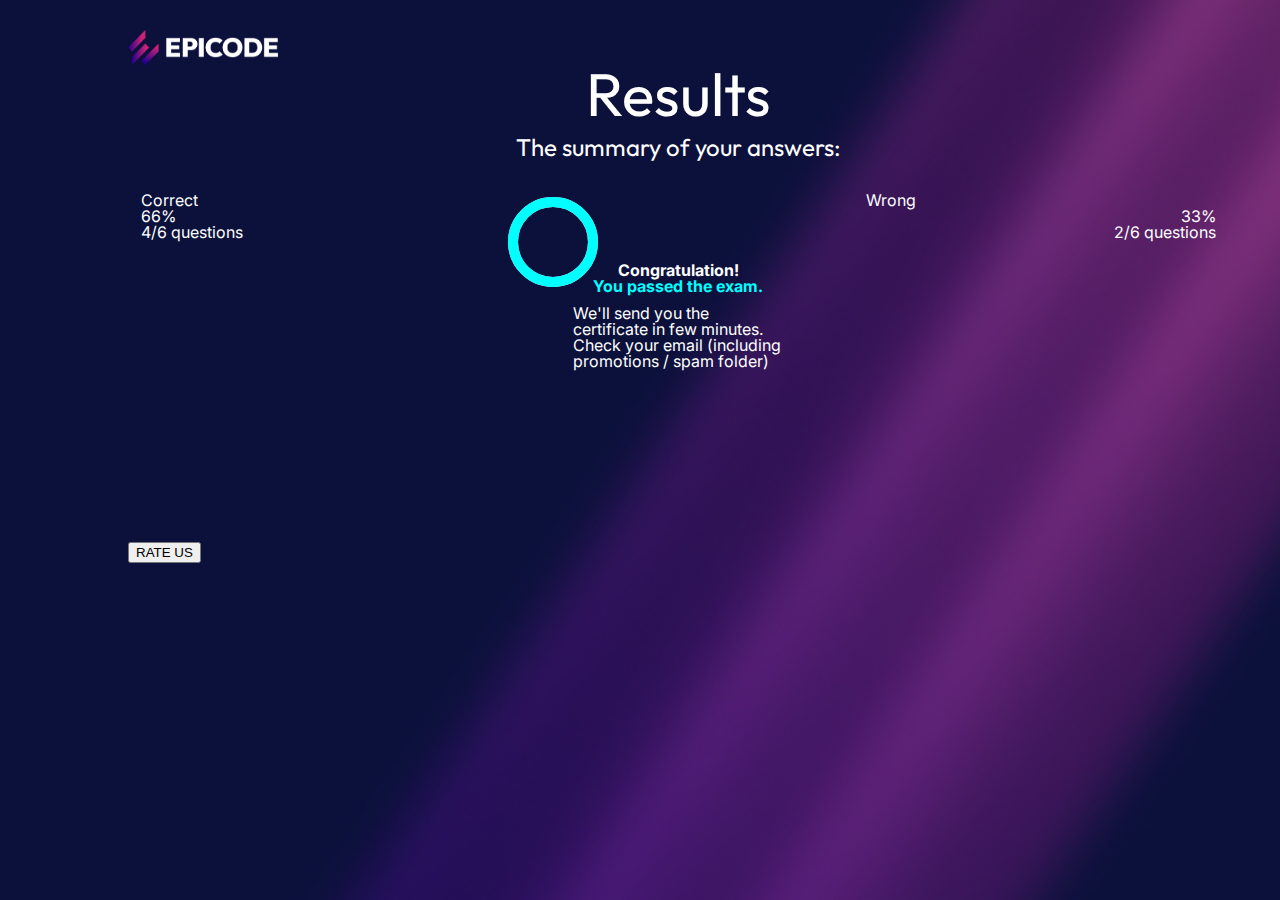
==== Stile.html @ 0898ec7c "Commit progresso 3 section results" ====
<!DOCTYPE html>
<html lang="en">
<head>
    <meta charset="UTF-8">
    <meta http-equiv="X-UA-Compatible" content="IE=edge">
    <meta name="viewport" content="width=device-width, initial-scale=1.0">
    <link rel="preconnect" href="https://fonts.googleapis.com">
    <link rel="preconnect" href="https://fonts.gstatic.com" crossorigin>
    <link href="https://fonts.googleapis.com/css2?family=Inter&family=Outfit&display=swap" rel="stylesheet">
    <!-- COLLEGARE FONTAWESOME PER IL TICK DELLA CHECKBOX-->
    <link rel="stylesheet" href="assets/css/reset.css">
    <link rel="stylesheet" href="assets/css/style.css">
    <script src="assets/js/script.js"></script>
    <title>Benchmark platform</title>
</head>
<body>
    <div class="container">
        <header>
            <img src="assets/images/epicode_logo.png" alt="">
        </header>
        <main>
            <section id="welcome">
                <h1>Welcome to <strong>your exam</strong></h1>
                <div class="welcontent">
                    <h3>Instructions</h3>
                    <p class="psec1">
                        We don't expect most engineers to know the answers to all of these
                        questions, so don't worry if you're unsure of a few of them.
                    </p>
                    <ul>
                        <li>Each question is <strong> timed</strong> and can only <strong>be answered once</strong>.</li>
                        <li>Changing browser tab or opening other windows <strong>will invalidate the question</strong>.</li>
                        <li>This exam will take approx.<strong> 0-5 minutes</strong>.</li>
                    </ul>
                </div>
                <form>
                    <input type="checkbox" id="terms">
                    <label for="terms">I promise to answer myself without help from anyone</label>
                    <button>proceed</button>
                </form>

            </section>
            
            <section id="benchmark">
                <div id="timer">
                    <svg class="svg-indicator" >
                        <circle class="svg-indicator-track" />
                        <circle class="svg-indicator-indication" />
                    </svg>
                </div>
                <form >
                      <fieldset>

                        <legend>DOMANDA</legend>
                        <!-- AGGIORNARE I DIV NEL JS / CLASSE BUGGATA  -->
                        <div class="answer">
                        <input type="radio" id="radio1" name="vehicle1" value="Bike">
                        <label for="radio1"> I have a bike</label><br>
                        </div>

                        <div class="answer">
                        <input type="radio" id="radio2" name="vehicle2" value="Car">
                        <label for="radio2"> I have a car</label><br>
                        </div>

                        <div class="answer">
                        <input type="radio" id="radio3" name="vehicle3" value="Boat">
                        <label for="radio3"> I have a boat</label><br>
                        </div>

                        <div class="answer">
                        <input type="radio" id="radio4" name="vehicle4" value="Boat">
                        <label for="radio4"> I have a boat</label><br>
                        </div>

                      </fieldset>
                </form>

                <footer>question &nbsp;<span id="current">1</span><span class="slash">/</span><span id="total" class="slash"> 10</span></footer>

            </section>

            <section id="results">
                <h2>Results</h2>
                <p class="pofh2">The summary of your answers:</p>
                <div class="percentuali">
                    <div class="sinistra">
                        <h4>Correct</h4>
                        <p>66%</p>
                        <p>4/6 questions</p>
                    </div>
                    <div class="centro">
                        <div class="testocentro">
                            <h5>Congratulation!</h5>
                            <h6>You passed the exam.</h6>
                            <p>
                                We'll send you the certificate
                                in few minutes.
                                Check your email (including
                                promotions / spam folder)
                            </p>
                        </div>
                        <svg class="svg-indicator1" class="dimension" >
                            <circle class="svg-indicator-track1" />
                            <circle class="svg-indicator-indication1" />
                        </svg>
                    </div>
                    <div class="destra">
                        <h4>Wrong</h4>
                        <p>33%</p>
                        <p>2/6 questions</p>
                    </div>
                </div>
                <button>RATE US</button>
            </section>

            <section id="feedback">
                <h2>Tell us how it's going</h2>
                <p>
                    From O to 10, how likely are you to recommend EPICODE
                    to a friend or a colleague?
                </p>
                <div>
                    <span class="star">1</span>
                    <span class="star">2</span>
                    <span class="star">3</span>
                    <span class="star">4</span>
                    <span class="star">5</span>
                    <span class="star">6</span>
                    <span class="star">7</span>
                    <span class="star">8</span>
                    <span class="star">9</span>
                    <span class="star">10</span>
                </div>
                <p>Leave us an open feedback about your experience so far</p>
                <input type="text" placeholder="Write your comment here">
                <button>MORE INFO</button>

            </section>
        </main>
    </div>
</body>
</html>
---- assets/css/style.css ----
#welcome, #benchmark, #results, #feedback  {
    display: none;
}

.container {
    background-image: url(/assets/images/bg.jpg);
    background-size: cover;
    background-repeat: no-repeat;
    height: 100vh;
    
}

header{
    width: 250px;
    height: 90px;
    margin-bottom: 45px;
    margin-left: 10%;
}

img {
    width: 60%;
    margin: 30px auto;
    
} 

section {
    box-sizing: border-box;
    position: absolute;
    top: 0;
    left: 0;
    width: 1100px;
    height: 800px;
    margin-left: 10%;
    color: white;
    font-family: 'Inter';
    margin-right: 10%;
    padding-top: 10%;
}

.welcontent{
    margin-right: auto;
    margin-bottom: 20vh;
}

h1 {
    font-family: 'Outfit';
    font-size: 60px;
    margin-bottom: 40px;
}

h1 strong {
    display: block;
    font-family: 'Outfit';
    font-size: 60px;
    font-weight: bold;
}

h3 {
    font-family: 'Outfit';
    color: #D20094;
    font-size: 2rem;
    font-weight: bold;
    margin-bottom: 15px;
}

.psec1 {
    margin-bottom: 20px;

}

ul {
    margin-left: 10px;
    margin-top: 50px;
    margin-bottom: 50px;
}

li {
    
    line-height: 1.5;
}

ul li strong {
    font-weight: bold;

}
/*
::before::marker {
    margin-right: 20px;
}
*/
form {
    width: 100%;
    margin: auto;
    font-weight: bold;
}

input[type="checkbox"]{
    cursor: pointer;
    margin: 0 auto;
    width: 20px;
    height: 20px;
    border: 2px solid white; 
}

form label {
    align-items: left;
    cursor: pointer;
    padding-left: 15px;
}

form button {
    text-transform: uppercase;
    margin-left: 22vh;
    padding: 20px 55px;
    background: transparent;
    font-size: 1rem;
    border: 1px solid rgb(0, 0, 0);
    color: rgb(0, 0, 0);
    font-weight: bold;
    font-style: bold;
    box-shadow: 0 0 5px #00FFFF, 0 0 20px #00FFFF;
}

form button:hover {
    transition: 1s;
    background: #00FFFF;
    box-shadow: 0 0 5px #00FFFF,
    0 0 25px #00FFFF, 0 0 50px #00FFFF;
}

/* CREARE BUTTON::after al click appare checkbox con tick di fontawesome*/

/* ----------------       FINE SECTION 1     ---------------------- */

#benchmark {
    display: none;
    padding-top: 3%;
}

input[type="radio"]{
    display: none;
} 

#timer {
    margin: 0 auto;
    display: fixed;
    text-align: end;
    font-size: 1rem;
}

svg {
    max-width: 100%;
    vertical-align: middle;
  }
  
  .svg-indicator {
    width: 100px;
    height: 100px;
  }
  
.svg-indicator-track, .svg-indicator-indication {
    cx: 50px;
    cy: 50px;
    r: 40px;
    fill: transparent;
    stroke-width: 10px;
  }
  
.svg-indicator-track {
    stroke: #ddd;
  }
  
.svg-indicator-indication {
    stroke: #00FFFF;
  }

fieldset {
    width: 100vh;
    height: 70vh;
    display: flex;
    flex-direction: column;
    justify-content: space-evenly;
    align-items: flex-start;
    flex-wrap: wrap;
    align-content: center;
    gap: calc(100% / 4 - 0.5rem)
}

legend {
    font-family: 'Outfit';
    font-size: 60px;
    margin: 0 auto;
    width: 100%;
    text-align: center;
    display: flex;
    align-items: center;
    justify-content: center;
    margin-bottom: 7%;
    padding-top: 5%;
    
    
}

form fieldset div {
    width: 300px;
    height: 100px;
    margin: 0 auto;
    display: flex;
    flex-direction: column;
    justify-content: space-evenly;
    align-items: flex-start;
    flex-wrap: wrap;
    align-content: center;
    background: linear-gradient(135deg, rgba(255, 255, 255, 0.1), rgba(255, 255, 255, 0));
    backdrop-filter: blur(10px);
    -webkit-backdrop-filter: blur(10px);
    border: 3px solid rgba(255, 255, 255, 0.18);
    box-shadow: 0 8px 32px 0 rgba(0, 0, 0, 0.37);
    border-radius: 50px;
    text-align: center;
    
}
form fieldset div:hover{
    background: rgb(210,0,148);
    background: linear-gradient(90deg, rgba(210,0,148,1) 35%, rgba(144,0,144,1) 100%);
    backdrop-filter: blur(10px);
    -webkit-backdrop-filter: blur(10px);
    cursor: pointer;
}

footer {
    font-family: 'Outfit';
    font-size: 1.3rem;
    display: flex;
    margin: 5% auto;
    display: flex;
    flex-direction: row;
    justify-content: center;
    text-transform: uppercase;
    letter-spacing: 4px;
}

.slash{
    color: #D20094;
}

/* ------------------FINE SEZIONE 2---------------------------------*/

#results {
    display: block;
    padding-top: 5%;
}

h2 {
    font-family: 'Outfit';
    text-align: center;
    font-size: 60px;
    margin-bottom: 1%;
}

.pofh2 {
    text-align: center;
    font-size: 1.5rem;
    font-family: 'Outfit';
    margin-bottom: 3%;
}

.percentuali{
    display: flex;
    flex-direction: row;
    justify-content: space-evenly;
    align-items: flex-start;
}

.percentuali > div{
    display: inline-block;
}

.centro{
    position: relative;
    width: 350px;
    height: 350px;
}

svg {
    max-width: 100%;
    vertical-align: middle;
}

/* DIMENSION CLASS */

.svg-indicator1 {
    width: 350px;
    height: 350px;
    position: absolute;
    top: 0;
    left: 0;
  }
  
.svg-indicator-track1, .svg-indicator-indication1 {
    cx: 50px;
    cy: 50px;
    r: 40px;
    fill: transparent;
    stroke-width: 10px;
  }
  
.svg-indicator-track1 {
    stroke: #ddd;
  }
  
.svg-indicator-indication1 {
    stroke: #00FFFF;
    width: 350px;
    height: 350px;
  }

.testocentro {
    margin-top: 20%;
    margin-left: 20%;
    margin-right: 20%;
}

h5 {
    text-align: center;
    font-weight: bold;
}

h6 {
    text-align: center;
    color: #00FFFF;
    font-weight: bold;
    padding-bottom: 5%;
}

.centro > p {
    text-align: center;
    
}

.destra  {
    width: 350px;
    height: 350px;
    text-align: right;
}

.sinistra {
    width: 350px;
    height: 350px;
    text-align: left;
}

h4 {
    display: flex;
    justify-content: flex-start;
    align-items: flex-start;
    align-content: center;
}

.sinistra > p {
    display: flex;
    justify-content: flex-start;
    align-items: flex-start;
    flex-wrap: wrap;
    align-content: center;

}
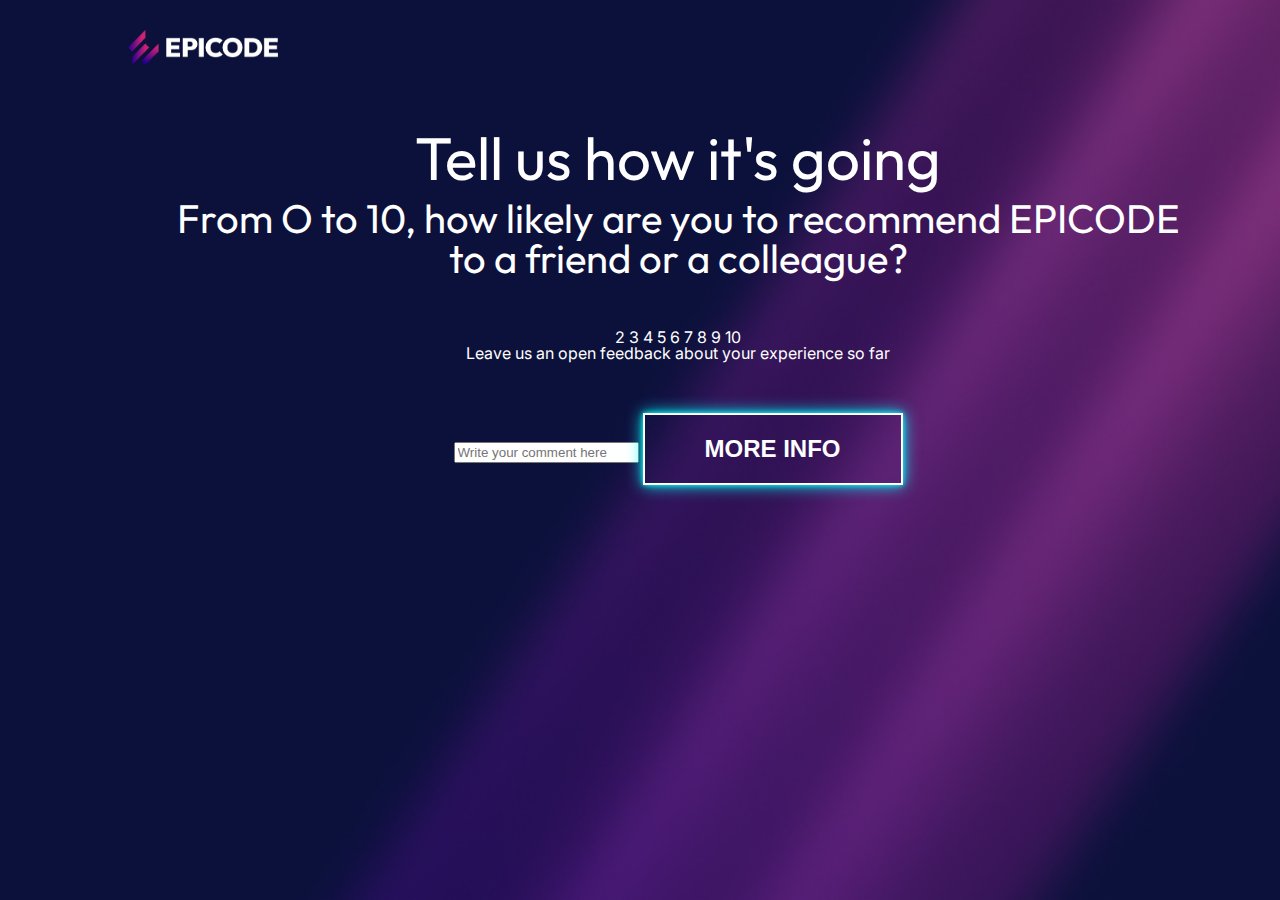
==== commit e5dbdf5c: "Commit 5 Inizio CSS section 4 Feedback" ====
--- a/Stile.html
+++ b/Stile.html
@@ -84,14 +84,14 @@
                 <h2>Results</h2>
                 <p class="pofh2">The summary of your answers:</p>
                 <div class="percentuali">
-                    <div class="sinistra">
+                    <div id="correct">
                         <h4>Correct</h4>
                         <p>66%</p>
                         <p>4/6 questions</p>
                     </div>
                     <div class="centro">
                         <div class="testocentro">
-                            <h5>Congratulation!</h5>
+                            <h5>Congratulations!</h5>
                             <h6>You passed the exam.</h6>
                             <p>
                                 We'll send you the certificate
@@ -105,7 +105,7 @@
                             <circle class="svg-indicator-indication1" />
                         </svg>
                     </div>
-                    <div class="destra">
+                    <div id="wrong">
                         <h4>Wrong</h4>
                         <p>33%</p>
                         <p>2/6 questions</p>
@@ -121,7 +121,7 @@
                     to a friend or a colleague?
                 </p>
                 <div>
-                    <span class="star">1</span>
+                    <span class="star"></span>
                     <span class="star">2</span>
                     <span class="star">3</span>
                     <span class="star">4</span>
--- a/assets/css/style.css
+++ b/assets/css/style.css
@@ -247,8 +247,9 @@
 /* ------------------FINE SEZIONE 2---------------------------------*/
 
 #results {
-    display: block;
+    display: none;
     padding-top: 5%;
+    text-align: center;
 }
 
 h2 {
@@ -298,25 +299,25 @@
   }
   
 .svg-indicator-track1, .svg-indicator-indication1 {
-    cx: 50px;
-    cy: 50px;
-    r: 40px;
+    cx: 175px;
+    cy: 175px;
+    r: 145px;
     fill: transparent;
-    stroke-width: 10px;
+    stroke-width: 30px;
   }
   
 .svg-indicator-track1 {
-    stroke: #ddd;
+    stroke: #00FFFF;
   }
   
 .svg-indicator-indication1 {
-    stroke: #00FFFF;
+    stroke: #D20094;
     width: 350px;
     height: 350px;
   }
 
 .testocentro {
-    margin-top: 20%;
+    margin-top: 30%;
     margin-left: 20%;
     margin-right: 20%;
 }
@@ -324,13 +325,14 @@
 h5 {
     text-align: center;
     font-weight: bold;
+    padding-bottom: 3%;
 }
 
 h6 {
     text-align: center;
     color: #00FFFF;
     font-weight: bold;
-    padding-bottom: 5%;
+    padding-bottom: 10%;
 }
 
 .centro > p {
@@ -338,30 +340,91 @@
     
 }
 
-.destra  {
+#wrong  {
     width: 350px;
     height: 350px;
-    text-align: right;
-}
-
-.sinistra {
+    text-align: end;
+}
+
+#correct {
     width: 350px;
     height: 350px;
-    text-align: left;
-}
-
-h4 {
-    display: flex;
-    justify-content: flex-start;
-    align-items: flex-start;
-    align-content: center;
-}
-
-.sinistra > p {
-    display: flex;
-    justify-content: flex-start;
-    align-items: flex-start;
-    flex-wrap: wrap;
-    align-content: center;
-
-}+    text-align: start;
+}
+
+
+#wrong > h4, #correct > h4{
+    font-family: 'Outfit';
+    font-size: 60px;
+    padding-bottom: 2%;
+    padding-top: 30%;
+    padding-left: 10%;
+}
+
+#wrong > h4{
+    padding-right: 10%;
+}
+
+#wrong p:nth-child(2){
+    font-family: 'Outfit';
+    font-size: 60px;
+    font-weight: bold;
+    padding-bottom: 2%;
+    padding-right: 10%;
+}
+
+#correct p:nth-child(2){
+    font-family: 'Outfit';
+    font-size: 60px;
+    font-weight: bold;
+    padding-bottom: 2%;
+    padding-left: 10%;
+}
+
+#correct p:nth-child(3){
+    padding-left: 10%;
+    font-size: 1.3rem;
+}
+
+#wrong p:nth-child(3){
+    padding-right: 10%;
+    font-size: 1.3rem;
+}
+
+button {
+
+    margin-top: 5%;
+    text-align: center;
+    text-transform: uppercase;
+    padding: 20px 60px;
+    background: transparent;
+    font-size: 1.5rem;
+    border: 2px solid rgb(255, 255, 255);
+    color: rgb(255, 255, 255);
+    font-weight: bold;
+    font-style: bold;
+    box-shadow: 0 0 5px #00FFFF, 0 0 15px #00FFFF;
+}
+
+button:hover{
+    transition: 1s;
+    background: #00FFFF;
+    box-shadow: 0 0 5px #00FFFF,
+    0 0 10px #00FFFF, 0 0 20px #00FFFF;
+}
+
+
+/* -------------------- FINE SEZIONE 3 -------------------------------- */
+
+#feedback{
+    display: block;
+    text-align: center;
+    padding-left: 3%;
+    padding-right: 3%;
+}
+
+#feedback p:nth-child(2){
+    font-family: 'Outfit';
+    font-size: 2.5rem;
+    padding-bottom: 5%;
+}
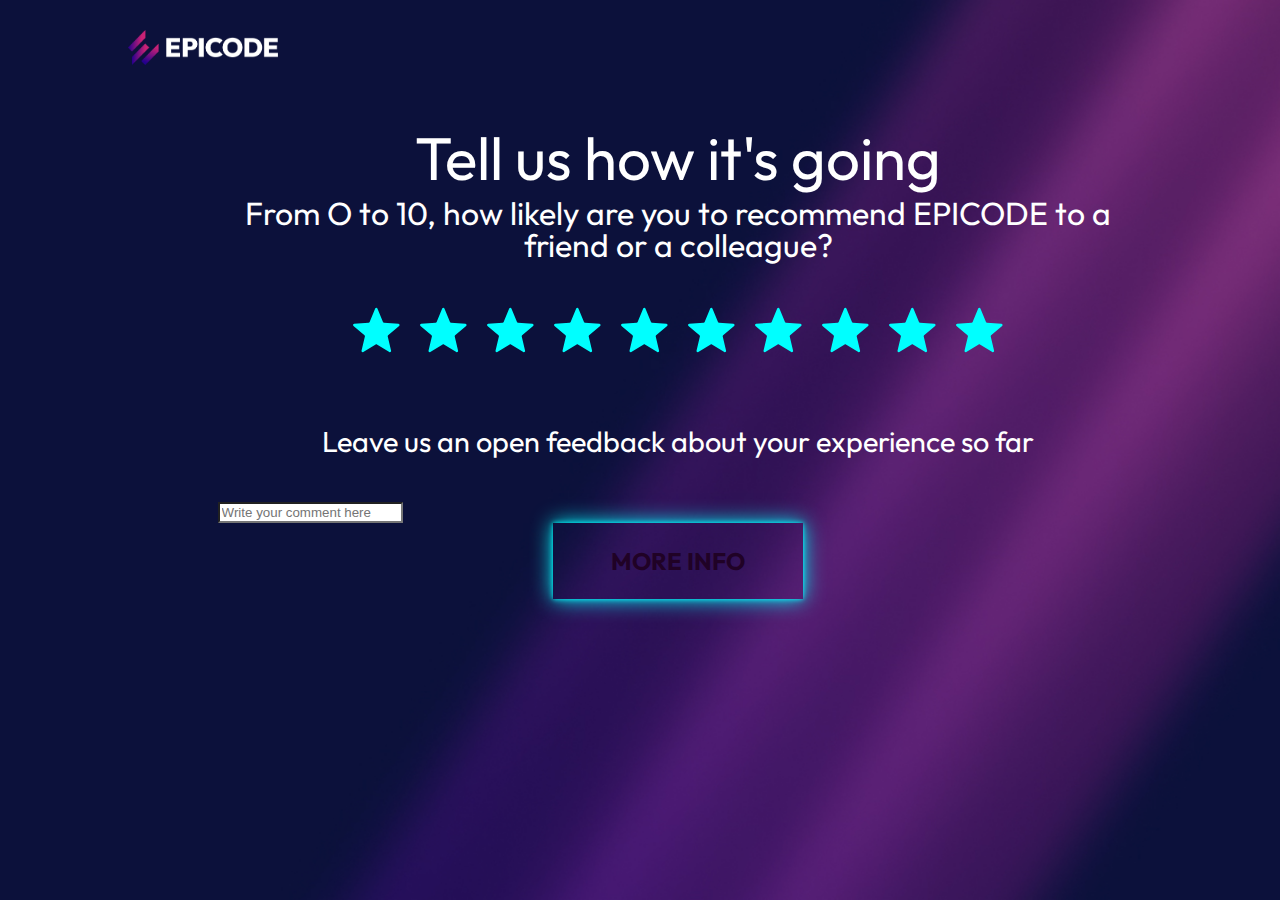
==== commit fc996a11: "Commit 6 completamento section 4 feedback" ====
--- a/Stile.html
+++ b/Stile.html
@@ -120,17 +120,57 @@
                     From O to 10, how likely are you to recommend EPICODE
                     to a friend or a colleague?
                 </p>
-                <div>
-                    <span class="star"></span>
-                    <span class="star">2</span>
-                    <span class="star">3</span>
-                    <span class="star">4</span>
-                    <span class="star">5</span>
-                    <span class="star">6</span>
-                    <span class="star">7</span>
-                    <span class="star">8</span>
-                    <span class="star">9</span>
-                    <span class="star">10</span>
+                <div class="stelle">
+                    <input type="radio" name="star" id="star1"><label for="star1">
+                       <svg width="47" height="46" viewBox="0 0 47 46" fill="none" xmlns="http://www.w3.org/2000/svg">
+                        <path d="M22.2044 1.55551C22.6143 0.569963 24.0104 0.569964 24.4203 1.55552L29.9874 14.9402C30.1602 15.3557 30.5509 15.6396 30.9994 15.6756L45.4494 16.834C46.5134 16.9193 46.9448 18.2471 46.1341 18.9415L35.1248 28.3722C34.7831 28.6649 34.6338 29.1242 34.7382 29.5619L38.1018 43.6626C38.3494 44.7009 37.2199 45.5215 36.309 44.9651L23.9379 37.4089C23.5538 37.1743 23.0709 37.1743 22.6868 37.4089L10.3157 44.9651C9.40478 45.5215 8.27528 44.7009 8.52295 43.6626L11.8865 29.5619C11.9909 29.1242 11.8416 28.6649 11.4999 28.3722L0.490575 18.9415C-0.320069 18.2471 0.111362 16.9193 1.17535 16.834L15.6253 15.6756C16.0738 15.6396 16.4645 15.3557 16.6374 14.9402L22.2044 1.55551Z" fill="#00FFFF"/>
+                        </svg>
+                    </label>
+                    <input type="radio" name="star" id="star2"><label for="star2">
+                        <svg width="47" height="46" viewBox="0 0 47 46" fill="none" xmlns="http://www.w3.org/2000/svg">
+                        <path d="M22.2044 1.55551C22.6143 0.569963 24.0104 0.569964 24.4203 1.55552L29.9874 14.9402C30.1602 15.3557 30.5509 15.6396 30.9994 15.6756L45.4494 16.834C46.5134 16.9193 46.9448 18.2471 46.1341 18.9415L35.1248 28.3722C34.7831 28.6649 34.6338 29.1242 34.7382 29.5619L38.1018 43.6626C38.3494 44.7009 37.2199 45.5215 36.309 44.9651L23.9379 37.4089C23.5538 37.1743 23.0709 37.1743 22.6868 37.4089L10.3157 44.9651C9.40478 45.5215 8.27528 44.7009 8.52295 43.6626L11.8865 29.5619C11.9909 29.1242 11.8416 28.6649 11.4999 28.3722L0.490575 18.9415C-0.320069 18.2471 0.111362 16.9193 1.17535 16.834L15.6253 15.6756C16.0738 15.6396 16.4645 15.3557 16.6374 14.9402L22.2044 1.55551Z" fill="#00FFFF"/>
+                        </svg>
+                    </label>
+                    <input type="radio" name="star" id="star3"><label for="star3">
+                        <svg width="47" height="46" viewBox="0 0 47 46" fill="none" xmlns="http://www.w3.org/2000/svg">
+                        <path d="M22.2044 1.55551C22.6143 0.569963 24.0104 0.569964 24.4203 1.55552L29.9874 14.9402C30.1602 15.3557 30.5509 15.6396 30.9994 15.6756L45.4494 16.834C46.5134 16.9193 46.9448 18.2471 46.1341 18.9415L35.1248 28.3722C34.7831 28.6649 34.6338 29.1242 34.7382 29.5619L38.1018 43.6626C38.3494 44.7009 37.2199 45.5215 36.309 44.9651L23.9379 37.4089C23.5538 37.1743 23.0709 37.1743 22.6868 37.4089L10.3157 44.9651C9.40478 45.5215 8.27528 44.7009 8.52295 43.6626L11.8865 29.5619C11.9909 29.1242 11.8416 28.6649 11.4999 28.3722L0.490575 18.9415C-0.320069 18.2471 0.111362 16.9193 1.17535 16.834L15.6253 15.6756C16.0738 15.6396 16.4645 15.3557 16.6374 14.9402L22.2044 1.55551Z" fill="#00FFFF"/>
+                        </svg>
+                    </label>
+                    <input type="radio" name="star" id="star4"><label for="star4">
+                        <svg width="47" height="46" viewBox="0 0 47 46" fill="none" xmlns="http://www.w3.org/2000/svg">
+                        <path d="M22.2044 1.55551C22.6143 0.569963 24.0104 0.569964 24.4203 1.55552L29.9874 14.9402C30.1602 15.3557 30.5509 15.6396 30.9994 15.6756L45.4494 16.834C46.5134 16.9193 46.9448 18.2471 46.1341 18.9415L35.1248 28.3722C34.7831 28.6649 34.6338 29.1242 34.7382 29.5619L38.1018 43.6626C38.3494 44.7009 37.2199 45.5215 36.309 44.9651L23.9379 37.4089C23.5538 37.1743 23.0709 37.1743 22.6868 37.4089L10.3157 44.9651C9.40478 45.5215 8.27528 44.7009 8.52295 43.6626L11.8865 29.5619C11.9909 29.1242 11.8416 28.6649 11.4999 28.3722L0.490575 18.9415C-0.320069 18.2471 0.111362 16.9193 1.17535 16.834L15.6253 15.6756C16.0738 15.6396 16.4645 15.3557 16.6374 14.9402L22.2044 1.55551Z" fill="#00FFFF"/>
+                        </svg>
+                    </label>
+                    <input type="radio" name="star" id="star5"><label for="star5">
+                        <svg width="47" height="46" viewBox="0 0 47 46" fill="none" xmlns="http://www.w3.org/2000/svg">
+                        <path d="M22.2044 1.55551C22.6143 0.569963 24.0104 0.569964 24.4203 1.55552L29.9874 14.9402C30.1602 15.3557 30.5509 15.6396 30.9994 15.6756L45.4494 16.834C46.5134 16.9193 46.9448 18.2471 46.1341 18.9415L35.1248 28.3722C34.7831 28.6649 34.6338 29.1242 34.7382 29.5619L38.1018 43.6626C38.3494 44.7009 37.2199 45.5215 36.309 44.9651L23.9379 37.4089C23.5538 37.1743 23.0709 37.1743 22.6868 37.4089L10.3157 44.9651C9.40478 45.5215 8.27528 44.7009 8.52295 43.6626L11.8865 29.5619C11.9909 29.1242 11.8416 28.6649 11.4999 28.3722L0.490575 18.9415C-0.320069 18.2471 0.111362 16.9193 1.17535 16.834L15.6253 15.6756C16.0738 15.6396 16.4645 15.3557 16.6374 14.9402L22.2044 1.55551Z" fill="#00FFFF"/>
+                        </svg>
+                    </label>
+                    <input type="radio" name="star" id="star6"><label for="star6">
+                        <svg width="47" height="46" viewBox="0 0 47 46" fill="none" xmlns="http://www.w3.org/2000/svg">
+                        <path d="M22.2044 1.55551C22.6143 0.569963 24.0104 0.569964 24.4203 1.55552L29.9874 14.9402C30.1602 15.3557 30.5509 15.6396 30.9994 15.6756L45.4494 16.834C46.5134 16.9193 46.9448 18.2471 46.1341 18.9415L35.1248 28.3722C34.7831 28.6649 34.6338 29.1242 34.7382 29.5619L38.1018 43.6626C38.3494 44.7009 37.2199 45.5215 36.309 44.9651L23.9379 37.4089C23.5538 37.1743 23.0709 37.1743 22.6868 37.4089L10.3157 44.9651C9.40478 45.5215 8.27528 44.7009 8.52295 43.6626L11.8865 29.5619C11.9909 29.1242 11.8416 28.6649 11.4999 28.3722L0.490575 18.9415C-0.320069 18.2471 0.111362 16.9193 1.17535 16.834L15.6253 15.6756C16.0738 15.6396 16.4645 15.3557 16.6374 14.9402L22.2044 1.55551Z" fill="#00FFFF"/>
+                        </svg>
+                    </label>
+                    <input type="radio" name="star" id="star7"><label for="star7">
+                        <svg width="47" height="46" viewBox="0 0 47 46" fill="none" xmlns="http://www.w3.org/2000/svg">
+                        <path d="M22.2044 1.55551C22.6143 0.569963 24.0104 0.569964 24.4203 1.55552L29.9874 14.9402C30.1602 15.3557 30.5509 15.6396 30.9994 15.6756L45.4494 16.834C46.5134 16.9193 46.9448 18.2471 46.1341 18.9415L35.1248 28.3722C34.7831 28.6649 34.6338 29.1242 34.7382 29.5619L38.1018 43.6626C38.3494 44.7009 37.2199 45.5215 36.309 44.9651L23.9379 37.4089C23.5538 37.1743 23.0709 37.1743 22.6868 37.4089L10.3157 44.9651C9.40478 45.5215 8.27528 44.7009 8.52295 43.6626L11.8865 29.5619C11.9909 29.1242 11.8416 28.6649 11.4999 28.3722L0.490575 18.9415C-0.320069 18.2471 0.111362 16.9193 1.17535 16.834L15.6253 15.6756C16.0738 15.6396 16.4645 15.3557 16.6374 14.9402L22.2044 1.55551Z" fill="#00FFFF"/>
+                        </svg>
+                    </label>
+                    <input type="radio" name="star" id="star8"><label for="star8">
+                        <svg width="47" height="46" viewBox="0 0 47 46" fill="none" xmlns="http://www.w3.org/2000/svg">
+                        <path d="M22.2044 1.55551C22.6143 0.569963 24.0104 0.569964 24.4203 1.55552L29.9874 14.9402C30.1602 15.3557 30.5509 15.6396 30.9994 15.6756L45.4494 16.834C46.5134 16.9193 46.9448 18.2471 46.1341 18.9415L35.1248 28.3722C34.7831 28.6649 34.6338 29.1242 34.7382 29.5619L38.1018 43.6626C38.3494 44.7009 37.2199 45.5215 36.309 44.9651L23.9379 37.4089C23.5538 37.1743 23.0709 37.1743 22.6868 37.4089L10.3157 44.9651C9.40478 45.5215 8.27528 44.7009 8.52295 43.6626L11.8865 29.5619C11.9909 29.1242 11.8416 28.6649 11.4999 28.3722L0.490575 18.9415C-0.320069 18.2471 0.111362 16.9193 1.17535 16.834L15.6253 15.6756C16.0738 15.6396 16.4645 15.3557 16.6374 14.9402L22.2044 1.55551Z" fill="#00FFFF"/>
+                        </svg>
+                    </label>
+                    <input type="radio" name="star" id="star9"><label for="star9">
+                        <svg width="47" height="46" viewBox="0 0 47 46" fill="none" xmlns="http://www.w3.org/2000/svg">
+                        <path d="M22.2044 1.55551C22.6143 0.569963 24.0104 0.569964 24.4203 1.55552L29.9874 14.9402C30.1602 15.3557 30.5509 15.6396 30.9994 15.6756L45.4494 16.834C46.5134 16.9193 46.9448 18.2471 46.1341 18.9415L35.1248 28.3722C34.7831 28.6649 34.6338 29.1242 34.7382 29.5619L38.1018 43.6626C38.3494 44.7009 37.2199 45.5215 36.309 44.9651L23.9379 37.4089C23.5538 37.1743 23.0709 37.1743 22.6868 37.4089L10.3157 44.9651C9.40478 45.5215 8.27528 44.7009 8.52295 43.6626L11.8865 29.5619C11.9909 29.1242 11.8416 28.6649 11.4999 28.3722L0.490575 18.9415C-0.320069 18.2471 0.111362 16.9193 1.17535 16.834L15.6253 15.6756C16.0738 15.6396 16.4645 15.3557 16.6374 14.9402L22.2044 1.55551Z" fill="#00FFFF"/>
+                        </svg>
+                    </label>
+                    <input type="radio" name="star" id="star10"><label for="star10">
+                        <svg width="47" height="46" viewBox="0 0 47 46" fill="none" xmlns="http://www.w3.org/2000/svg">
+                        <path d="M22.2044 1.55551C22.6143 0.569963 24.0104 0.569964 24.4203 1.55552L29.9874 14.9402C30.1602 15.3557 30.5509 15.6396 30.9994 15.6756L45.4494 16.834C46.5134 16.9193 46.9448 18.2471 46.1341 18.9415L35.1248 28.3722C34.7831 28.6649 34.6338 29.1242 34.7382 29.5619L38.1018 43.6626C38.3494 44.7009 37.2199 45.5215 36.309 44.9651L23.9379 37.4089C23.5538 37.1743 23.0709 37.1743 22.6868 37.4089L10.3157 44.9651C9.40478 45.5215 8.27528 44.7009 8.52295 43.6626L11.8865 29.5619C11.9909 29.1242 11.8416 28.6649 11.4999 28.3722L0.490575 18.9415C-0.320069 18.2471 0.111362 16.9193 1.17535 16.834L15.6253 15.6756C16.0738 15.6396 16.4645 15.3557 16.6374 14.9402L22.2044 1.55551Z" fill="#00FFFF"/>
+                        </svg>
+                    </label>
                 </div>
                 <p>Leave us an open feedback about your experience so far</p>
                 <input type="text" placeholder="Write your comment here">
--- a/assets/css/style.css
+++ b/assets/css/style.css
@@ -115,7 +115,7 @@
     background: transparent;
     font-size: 1rem;
     border: 1px solid rgb(0, 0, 0);
-    color: rgb(0, 0, 0);
+    color: rgb(32, 2, 38);
     font-weight: bold;
     font-style: bold;
     box-shadow: 0 0 5px #00FFFF, 0 0 20px #00FFFF;
@@ -288,15 +288,13 @@
     vertical-align: middle;
 }
 
-/* DIMENSION CLASS */
-
 .svg-indicator1 {
     width: 350px;
     height: 350px;
     position: absolute;
     top: 0;
     left: 0;
-  }
+}
   
 .svg-indicator-track1, .svg-indicator-indication1 {
     cx: 175px;
@@ -304,17 +302,17 @@
     r: 145px;
     fill: transparent;
     stroke-width: 30px;
-  }
+}
   
 .svg-indicator-track1 {
     stroke: #00FFFF;
-  }
+}
   
 .svg-indicator-indication1 {
     stroke: #D20094;
     width: 350px;
     height: 350px;
-  }
+}
 
 .testocentro {
     margin-top: 30%;
@@ -391,7 +389,7 @@
     font-size: 1.3rem;
 }
 
-button {
+#results button {
 
     margin-top: 5%;
     text-align: center;
@@ -406,7 +404,7 @@
     box-shadow: 0 0 5px #00FFFF, 0 0 15px #00FFFF;
 }
 
-button:hover{
+#results button:hover{
     transition: 1s;
     background: #00FFFF;
     box-shadow: 0 0 5px #00FFFF,
@@ -419,12 +417,74 @@
 #feedback{
     display: block;
     text-align: center;
-    padding-left: 3%;
-    padding-right: 3%;
+    padding-left: 7%;
+    padding-right: 7%;
 }
 
 #feedback p:nth-child(2){
     font-family: 'Outfit';
-    font-size: 2.5rem;
+    font-size: 2rem;
     padding-bottom: 5%;
 }
+
+.stelle{
+    margin-bottom: 8%;
+    letter-spacing: 1rem;
+}
+
+/*
+.stelle > label{
+    cursor: pointer;
+    
+    
+}
+
+.stelle > label:hover svg{
+    fill: #D20094;
+}
+
+.stelle input[type="radio"]{
+    display: none;
+    width: 30px;
+    height: 30px;
+    cursor: pointer;
+    appearance: none;
+    
+}
+
+*/
+
+
+/*----------------------------*/
+#feedback p:nth-child(4){
+    font-family: 'Outfit';
+    font-size: 1.8rem;
+    padding-bottom: 5%;
+}
+
+input[type="text"]{
+    
+    display: block;
+    appearance: none;
+}
+
+#feedback button {
+    font-family: 'Outfit';
+    font-size: 1.5rem;
+    text-transform: uppercase;
+    padding: 20px 55px;
+    background: transparent;
+    
+    border: 3px solid transparent;
+    color: rgb(32, 2, 38);
+    font-weight: bold;
+    font-style: bold;
+    box-shadow: 0 0 5px #00FFFF, 0 0 20px #00FFFF;
+}
+
+#feedback button:hover {
+    transition: 1s;
+    background: #00FFFF;
+    box-shadow: 0 0 5px #00FFFF,
+    0 0 25px #00FFFF, 0 0 50px #00FFFF;
+}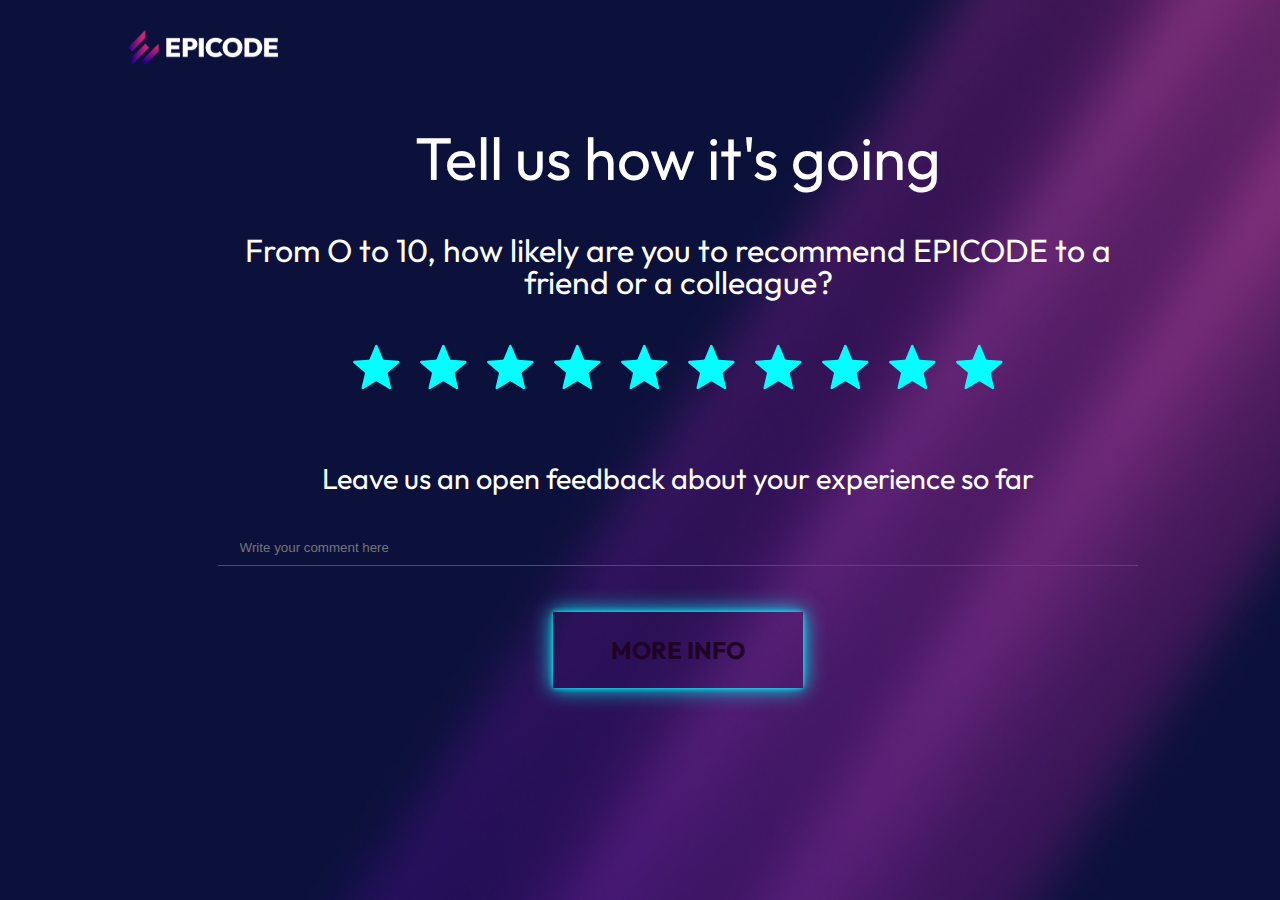
==== commit f5f9aa46: "Commit 7 Sistemazione section feedback" ====
--- a/Stile.html
+++ b/Stile.html
@@ -173,7 +173,9 @@
                     </label>
                 </div>
                 <p>Leave us an open feedback about your experience so far</p>
+                <div class="commento"> <!--fare il bordo sul div-->
                 <input type="text" placeholder="Write your comment here">
+                </div>
                 <button>MORE INFO</button>
 
             </section>
--- a/assets/css/style.css
+++ b/assets/css/style.css
@@ -462,10 +462,28 @@
     padding-bottom: 5%;
 }
 
+#feedback > h2{
+    margin-bottom: 5%;
+}
+
 input[type="text"]{
-    
     display: block;
     appearance: none;
+    background-color: transparent;
+    border: none;
+    padding-bottom: 10px;
+    color: #ddd;
+    width: 100%;
+}
+
+.commento{
+    border-bottom: 1px solid #D20094;
+    margin-bottom: 5%;
+    padding: 0 20px;
+}
+
+input:focus-visible{
+    outline: none;
 }
 
 #feedback button {
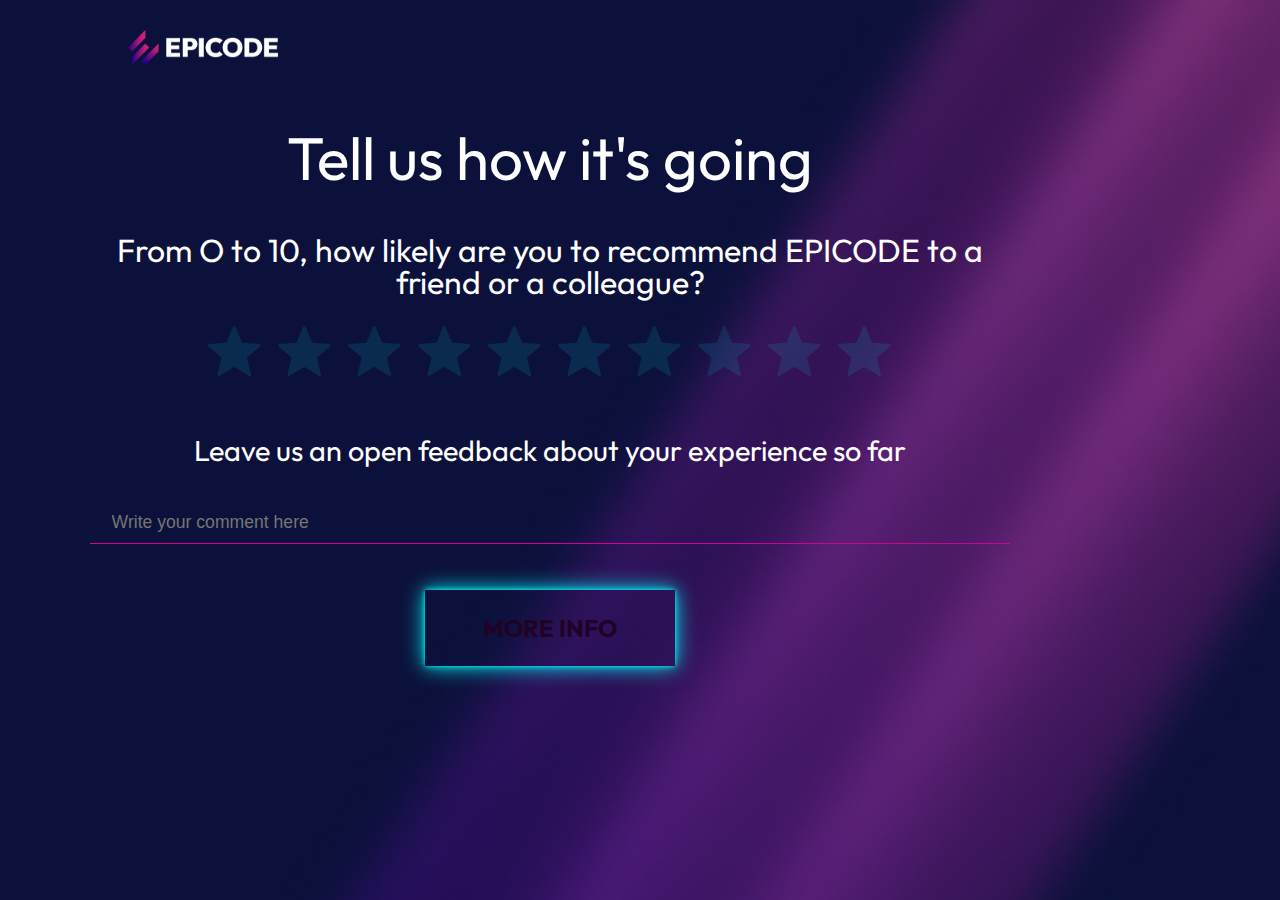
==== commit 2e9ed2c7: "animazioni + rating" ====
--- a/Stile.html
+++ b/Stile.html
@@ -47,6 +47,11 @@
                         <circle class="svg-indicator-track" />
                         <circle class="svg-indicator-indication" />
                     </svg>
+                    <div>
+                        seconds
+                        <p id="countdown"></p>
+                        remaining
+                    </div>
                 </div>
                 <form >
                       <fieldset>
@@ -87,7 +92,7 @@
                     <div id="correct">
                         <h4>Correct</h4>
                         <p>66%</p>
-                        <p>4/6 questions</p>
+                        <p><span>2</span>/<span>6</span>  questions</p>
                     </div>
                     <div class="centro">
                         <div class="testocentro">
@@ -108,7 +113,7 @@
                     <div id="wrong">
                         <h4>Wrong</h4>
                         <p>33%</p>
-                        <p>2/6 questions</p>
+                        <p><span>2</span>/<span>6</span>  questions</p>
                     </div>
                 </div>
                 <button>RATE US</button>
@@ -120,57 +125,27 @@
                     From O to 10, how likely are you to recommend EPICODE
                     to a friend or a colleague?
                 </p>
-                <div class="stelle">
-                    <input type="radio" name="star" id="star1"><label for="star1">
-                       <svg width="47" height="46" viewBox="0 0 47 46" fill="none" xmlns="http://www.w3.org/2000/svg">
-                        <path d="M22.2044 1.55551C22.6143 0.569963 24.0104 0.569964 24.4203 1.55552L29.9874 14.9402C30.1602 15.3557 30.5509 15.6396 30.9994 15.6756L45.4494 16.834C46.5134 16.9193 46.9448 18.2471 46.1341 18.9415L35.1248 28.3722C34.7831 28.6649 34.6338 29.1242 34.7382 29.5619L38.1018 43.6626C38.3494 44.7009 37.2199 45.5215 36.309 44.9651L23.9379 37.4089C23.5538 37.1743 23.0709 37.1743 22.6868 37.4089L10.3157 44.9651C9.40478 45.5215 8.27528 44.7009 8.52295 43.6626L11.8865 29.5619C11.9909 29.1242 11.8416 28.6649 11.4999 28.3722L0.490575 18.9415C-0.320069 18.2471 0.111362 16.9193 1.17535 16.834L15.6253 15.6756C16.0738 15.6396 16.4645 15.3557 16.6374 14.9402L22.2044 1.55551Z" fill="#00FFFF"/>
-                        </svg>
-                    </label>
-                    <input type="radio" name="star" id="star2"><label for="star2">
-                        <svg width="47" height="46" viewBox="0 0 47 46" fill="none" xmlns="http://www.w3.org/2000/svg">
-                        <path d="M22.2044 1.55551C22.6143 0.569963 24.0104 0.569964 24.4203 1.55552L29.9874 14.9402C30.1602 15.3557 30.5509 15.6396 30.9994 15.6756L45.4494 16.834C46.5134 16.9193 46.9448 18.2471 46.1341 18.9415L35.1248 28.3722C34.7831 28.6649 34.6338 29.1242 34.7382 29.5619L38.1018 43.6626C38.3494 44.7009 37.2199 45.5215 36.309 44.9651L23.9379 37.4089C23.5538 37.1743 23.0709 37.1743 22.6868 37.4089L10.3157 44.9651C9.40478 45.5215 8.27528 44.7009 8.52295 43.6626L11.8865 29.5619C11.9909 29.1242 11.8416 28.6649 11.4999 28.3722L0.490575 18.9415C-0.320069 18.2471 0.111362 16.9193 1.17535 16.834L15.6253 15.6756C16.0738 15.6396 16.4645 15.3557 16.6374 14.9402L22.2044 1.55551Z" fill="#00FFFF"/>
-                        </svg>
-                    </label>
-                    <input type="radio" name="star" id="star3"><label for="star3">
-                        <svg width="47" height="46" viewBox="0 0 47 46" fill="none" xmlns="http://www.w3.org/2000/svg">
-                        <path d="M22.2044 1.55551C22.6143 0.569963 24.0104 0.569964 24.4203 1.55552L29.9874 14.9402C30.1602 15.3557 30.5509 15.6396 30.9994 15.6756L45.4494 16.834C46.5134 16.9193 46.9448 18.2471 46.1341 18.9415L35.1248 28.3722C34.7831 28.6649 34.6338 29.1242 34.7382 29.5619L38.1018 43.6626C38.3494 44.7009 37.2199 45.5215 36.309 44.9651L23.9379 37.4089C23.5538 37.1743 23.0709 37.1743 22.6868 37.4089L10.3157 44.9651C9.40478 45.5215 8.27528 44.7009 8.52295 43.6626L11.8865 29.5619C11.9909 29.1242 11.8416 28.6649 11.4999 28.3722L0.490575 18.9415C-0.320069 18.2471 0.111362 16.9193 1.17535 16.834L15.6253 15.6756C16.0738 15.6396 16.4645 15.3557 16.6374 14.9402L22.2044 1.55551Z" fill="#00FFFF"/>
-                        </svg>
-                    </label>
-                    <input type="radio" name="star" id="star4"><label for="star4">
-                        <svg width="47" height="46" viewBox="0 0 47 46" fill="none" xmlns="http://www.w3.org/2000/svg">
-                        <path d="M22.2044 1.55551C22.6143 0.569963 24.0104 0.569964 24.4203 1.55552L29.9874 14.9402C30.1602 15.3557 30.5509 15.6396 30.9994 15.6756L45.4494 16.834C46.5134 16.9193 46.9448 18.2471 46.1341 18.9415L35.1248 28.3722C34.7831 28.6649 34.6338 29.1242 34.7382 29.5619L38.1018 43.6626C38.3494 44.7009 37.2199 45.5215 36.309 44.9651L23.9379 37.4089C23.5538 37.1743 23.0709 37.1743 22.6868 37.4089L10.3157 44.9651C9.40478 45.5215 8.27528 44.7009 8.52295 43.6626L11.8865 29.5619C11.9909 29.1242 11.8416 28.6649 11.4999 28.3722L0.490575 18.9415C-0.320069 18.2471 0.111362 16.9193 1.17535 16.834L15.6253 15.6756C16.0738 15.6396 16.4645 15.3557 16.6374 14.9402L22.2044 1.55551Z" fill="#00FFFF"/>
-                        </svg>
-                    </label>
-                    <input type="radio" name="star" id="star5"><label for="star5">
-                        <svg width="47" height="46" viewBox="0 0 47 46" fill="none" xmlns="http://www.w3.org/2000/svg">
-                        <path d="M22.2044 1.55551C22.6143 0.569963 24.0104 0.569964 24.4203 1.55552L29.9874 14.9402C30.1602 15.3557 30.5509 15.6396 30.9994 15.6756L45.4494 16.834C46.5134 16.9193 46.9448 18.2471 46.1341 18.9415L35.1248 28.3722C34.7831 28.6649 34.6338 29.1242 34.7382 29.5619L38.1018 43.6626C38.3494 44.7009 37.2199 45.5215 36.309 44.9651L23.9379 37.4089C23.5538 37.1743 23.0709 37.1743 22.6868 37.4089L10.3157 44.9651C9.40478 45.5215 8.27528 44.7009 8.52295 43.6626L11.8865 29.5619C11.9909 29.1242 11.8416 28.6649 11.4999 28.3722L0.490575 18.9415C-0.320069 18.2471 0.111362 16.9193 1.17535 16.834L15.6253 15.6756C16.0738 15.6396 16.4645 15.3557 16.6374 14.9402L22.2044 1.55551Z" fill="#00FFFF"/>
-                        </svg>
-                    </label>
-                    <input type="radio" name="star" id="star6"><label for="star6">
-                        <svg width="47" height="46" viewBox="0 0 47 46" fill="none" xmlns="http://www.w3.org/2000/svg">
-                        <path d="M22.2044 1.55551C22.6143 0.569963 24.0104 0.569964 24.4203 1.55552L29.9874 14.9402C30.1602 15.3557 30.5509 15.6396 30.9994 15.6756L45.4494 16.834C46.5134 16.9193 46.9448 18.2471 46.1341 18.9415L35.1248 28.3722C34.7831 28.6649 34.6338 29.1242 34.7382 29.5619L38.1018 43.6626C38.3494 44.7009 37.2199 45.5215 36.309 44.9651L23.9379 37.4089C23.5538 37.1743 23.0709 37.1743 22.6868 37.4089L10.3157 44.9651C9.40478 45.5215 8.27528 44.7009 8.52295 43.6626L11.8865 29.5619C11.9909 29.1242 11.8416 28.6649 11.4999 28.3722L0.490575 18.9415C-0.320069 18.2471 0.111362 16.9193 1.17535 16.834L15.6253 15.6756C16.0738 15.6396 16.4645 15.3557 16.6374 14.9402L22.2044 1.55551Z" fill="#00FFFF"/>
-                        </svg>
-                    </label>
-                    <input type="radio" name="star" id="star7"><label for="star7">
-                        <svg width="47" height="46" viewBox="0 0 47 46" fill="none" xmlns="http://www.w3.org/2000/svg">
-                        <path d="M22.2044 1.55551C22.6143 0.569963 24.0104 0.569964 24.4203 1.55552L29.9874 14.9402C30.1602 15.3557 30.5509 15.6396 30.9994 15.6756L45.4494 16.834C46.5134 16.9193 46.9448 18.2471 46.1341 18.9415L35.1248 28.3722C34.7831 28.6649 34.6338 29.1242 34.7382 29.5619L38.1018 43.6626C38.3494 44.7009 37.2199 45.5215 36.309 44.9651L23.9379 37.4089C23.5538 37.1743 23.0709 37.1743 22.6868 37.4089L10.3157 44.9651C9.40478 45.5215 8.27528 44.7009 8.52295 43.6626L11.8865 29.5619C11.9909 29.1242 11.8416 28.6649 11.4999 28.3722L0.490575 18.9415C-0.320069 18.2471 0.111362 16.9193 1.17535 16.834L15.6253 15.6756C16.0738 15.6396 16.4645 15.3557 16.6374 14.9402L22.2044 1.55551Z" fill="#00FFFF"/>
-                        </svg>
-                    </label>
-                    <input type="radio" name="star" id="star8"><label for="star8">
-                        <svg width="47" height="46" viewBox="0 0 47 46" fill="none" xmlns="http://www.w3.org/2000/svg">
-                        <path d="M22.2044 1.55551C22.6143 0.569963 24.0104 0.569964 24.4203 1.55552L29.9874 14.9402C30.1602 15.3557 30.5509 15.6396 30.9994 15.6756L45.4494 16.834C46.5134 16.9193 46.9448 18.2471 46.1341 18.9415L35.1248 28.3722C34.7831 28.6649 34.6338 29.1242 34.7382 29.5619L38.1018 43.6626C38.3494 44.7009 37.2199 45.5215 36.309 44.9651L23.9379 37.4089C23.5538 37.1743 23.0709 37.1743 22.6868 37.4089L10.3157 44.9651C9.40478 45.5215 8.27528 44.7009 8.52295 43.6626L11.8865 29.5619C11.9909 29.1242 11.8416 28.6649 11.4999 28.3722L0.490575 18.9415C-0.320069 18.2471 0.111362 16.9193 1.17535 16.834L15.6253 15.6756C16.0738 15.6396 16.4645 15.3557 16.6374 14.9402L22.2044 1.55551Z" fill="#00FFFF"/>
-                        </svg>
-                    </label>
-                    <input type="radio" name="star" id="star9"><label for="star9">
-                        <svg width="47" height="46" viewBox="0 0 47 46" fill="none" xmlns="http://www.w3.org/2000/svg">
-                        <path d="M22.2044 1.55551C22.6143 0.569963 24.0104 0.569964 24.4203 1.55552L29.9874 14.9402C30.1602 15.3557 30.5509 15.6396 30.9994 15.6756L45.4494 16.834C46.5134 16.9193 46.9448 18.2471 46.1341 18.9415L35.1248 28.3722C34.7831 28.6649 34.6338 29.1242 34.7382 29.5619L38.1018 43.6626C38.3494 44.7009 37.2199 45.5215 36.309 44.9651L23.9379 37.4089C23.5538 37.1743 23.0709 37.1743 22.6868 37.4089L10.3157 44.9651C9.40478 45.5215 8.27528 44.7009 8.52295 43.6626L11.8865 29.5619C11.9909 29.1242 11.8416 28.6649 11.4999 28.3722L0.490575 18.9415C-0.320069 18.2471 0.111362 16.9193 1.17535 16.834L15.6253 15.6756C16.0738 15.6396 16.4645 15.3557 16.6374 14.9402L22.2044 1.55551Z" fill="#00FFFF"/>
-                        </svg>
-                    </label>
-                    <input type="radio" name="star" id="star10"><label for="star10">
-                        <svg width="47" height="46" viewBox="0 0 47 46" fill="none" xmlns="http://www.w3.org/2000/svg">
-                        <path d="M22.2044 1.55551C22.6143 0.569963 24.0104 0.569964 24.4203 1.55552L29.9874 14.9402C30.1602 15.3557 30.5509 15.6396 30.9994 15.6756L45.4494 16.834C46.5134 16.9193 46.9448 18.2471 46.1341 18.9415L35.1248 28.3722C34.7831 28.6649 34.6338 29.1242 34.7382 29.5619L38.1018 43.6626C38.3494 44.7009 37.2199 45.5215 36.309 44.9651L23.9379 37.4089C23.5538 37.1743 23.0709 37.1743 22.6868 37.4089L10.3157 44.9651C9.40478 45.5215 8.27528 44.7009 8.52295 43.6626L11.8865 29.5619C11.9909 29.1242 11.8416 28.6649 11.4999 28.3722L0.490575 18.9415C-0.320069 18.2471 0.111362 16.9193 1.17535 16.834L15.6253 15.6756C16.0738 15.6396 16.4645 15.3557 16.6374 14.9402L22.2044 1.55551Z" fill="#00FFFF"/>
-                        </svg>
-                    </label>
+                <div class="rating">
+                    <input type="radio" name="rating" id="rating-10">
+                    <label for="rating-10"></label>
+                    <input type="radio" name="rating" id="rating-9">
+                    <label for="rating-9"></label>
+                    <input type="radio" name="rating" id="rating-8">
+                    <label for="rating-8"></label>
+                    <input type="radio" name="rating" id="rating-7">
+                    <label for="rating-7"></label>                    
+                    <input type="radio" name="rating" id="rating-6">
+                    <label for="rating-6"></label>                    
+                    <input type="radio" name="rating" id="rating-5">
+                    <label for="rating-5"></label>
+                    <input type="radio" name="rating" id="rating-4">
+                    <label for="rating-4"></label>
+                    <input type="radio" name="rating" id="rating-3">
+                    <label for="rating-3"></label>
+                    <input type="radio" name="rating" id="rating-2">
+                    <label for="rating-2"></label>
+                    <input type="radio" name="rating" id="rating-1">
+                    <label for="rating-1"></label> 
                 </div>
                 <p>Leave us an open feedback about your experience so far</p>
                 <div class="commento"> <!--fare il bordo sul div-->
--- a/assets/css/style.css
+++ b/assets/css/style.css
@@ -30,11 +30,12 @@
     left: 0;
     width: 1100px;
     height: 800px;
-    margin-left: 10%;
+/*    margin-left: 10%;*/
     color: white;
     font-family: 'Inter';
-    margin-right: 10%;
+/*    margin-right: 10%;*/
     padding-top: 10%;
+    margin: 0 auto;
 }
 
 .welcontent{
@@ -142,6 +143,7 @@
 } 
 
 #timer {
+    position: relative;
     margin: 0 auto;
     display: fixed;
     text-align: end;
@@ -151,11 +153,13 @@
 svg {
     max-width: 100%;
     vertical-align: middle;
+    transform: rotate(-90deg);
   }
   
   .svg-indicator {
     width: 100px;
     height: 100px;
+    position: absolute;
   }
   
 .svg-indicator-track, .svg-indicator-indication {
@@ -172,45 +176,53 @@
   
 .svg-indicator-indication {
     stroke: #00FFFF;
+    stroke-dasharray: 251.2px;
+    stroke-dashoffset: 188.4px;
   }
 
 fieldset {
     width: 100vh;
     height: 70vh;
     display: flex;
+    flex-direction: row;
+    justify-content: space-evenly;
+    align-items: flex-start;
+    flex-wrap: wrap;
+    align-content: center;
+    gap: 30px;
+    margin: 0 auto;
+/*    gap: calc(100% / 4 - 0.5rem) */
+}
+
+legend {
+    font-family: 'Outfit';
+    font-size: 60px;
+    margin: 0 auto;
+    width: 100%;
+    text-align: center;
+/*    display: flex;
+    align-items: center;
+    justify-content: center;
+*/
+    margin-bottom: 7%;
+    padding-top: 5%;
+    
+    
+}
+
+form fieldset label {
+    width: 350px;
+ /*   height: 80px;*/
+    margin: 0 auto;
+    display: block;
+    padding: 25px 0px;
+/*    display: flex;
     flex-direction: column;
     justify-content: space-evenly;
     align-items: flex-start;
     flex-wrap: wrap;
     align-content: center;
-    gap: calc(100% / 4 - 0.5rem)
-}
-
-legend {
-    font-family: 'Outfit';
-    font-size: 60px;
-    margin: 0 auto;
-    width: 100%;
-    text-align: center;
-    display: flex;
-    align-items: center;
-    justify-content: center;
-    margin-bottom: 7%;
-    padding-top: 5%;
-    
-    
-}
-
-form fieldset div {
-    width: 300px;
-    height: 100px;
-    margin: 0 auto;
-    display: flex;
-    flex-direction: column;
-    justify-content: space-evenly;
-    align-items: flex-start;
-    flex-wrap: wrap;
-    align-content: center;
+    */
     background: linear-gradient(135deg, rgba(255, 255, 255, 0.1), rgba(255, 255, 255, 0));
     backdrop-filter: blur(10px);
     -webkit-backdrop-filter: blur(10px);
@@ -220,7 +232,7 @@
     text-align: center;
     
 }
-form fieldset div:hover{
+form fieldset label:hover{
     background: rgb(210,0,148);
     background: linear-gradient(90deg, rgba(210,0,148,1) 35%, rgba(144,0,144,1) 100%);
     backdrop-filter: blur(10px);
@@ -272,11 +284,11 @@
     justify-content: space-evenly;
     align-items: flex-start;
 }
-
+/*
 .percentuali > div{
     display: inline-block;
 }
-
+*/
 .centro{
     position: relative;
     width: 350px;
@@ -312,6 +324,8 @@
     stroke: #D20094;
     width: 350px;
     height: 350px;
+    stroke-dasharray: 910.6px;
+    stroke-dashoffset: 188.4px;
 }
 
 .testocentro {
@@ -424,14 +438,19 @@
 #feedback p:nth-child(2){
     font-family: 'Outfit';
     font-size: 2rem;
-    padding-bottom: 5%;
+    margin-bottom: 2%;
 }
 
 .stelle{
     margin-bottom: 8%;
     letter-spacing: 1rem;
 }
-
+.stelle svg{
+    opacity: 0.2;
+}
+.stelle svg:hover{
+    opacity: 1;
+}
 /*
 .stelle > label{
     cursor: pointer;
@@ -459,7 +478,7 @@
 #feedback p:nth-child(4){
     font-family: 'Outfit';
     font-size: 1.8rem;
-    padding-bottom: 5%;
+    margin-bottom: 5%;
 }
 
 #feedback > h2{
@@ -468,6 +487,7 @@
 
 input[type="text"]{
     display: block;
+    font-size: 1.1rem;
     appearance: none;
     background-color: transparent;
     border: none;
@@ -505,4 +525,55 @@
     background: #00FFFF;
     box-shadow: 0 0 5px #00FFFF,
     0 0 25px #00FFFF, 0 0 50px #00FFFF;
-}+}
+
+
+.rating {
+    display: flex;
+    letter-spacing: 1rem;
+    width: 100%;
+    justify-content: center;
+    overflow: hidden;
+    flex-direction: row-reverse;
+    height: 70px;
+    position: relative;
+    margin-bottom: 50px;
+  }
+  
+  .rating-0 {
+    filter: grayscale(100%);
+  }
+  
+  .rating > input {
+    display: none;
+    caret-color: transparent;
+  }
+  
+  .rating > label {
+    cursor: pointer;
+    caret-color: transparent;
+    width: 70px;
+    height: 70px;
+    margin-top: auto;
+    background-image: url('../images/star.svg');
+    background-repeat: no-repeat;
+    background-position: center;
+    background-size: 76%;
+    transition: .3s;
+    opacity: 0.1;
+  }
+  
+  .rating > input:checked ~ label,
+  .rating > input:checked ~ label ~ label {
+    background-image: url('../images/star.svg');
+    opacity: 1;
+    /*background-image: url("data:image/svg+xml;charset=UTF-8,%3csvg xmlns='http://www.w3.org/2000/svg' width='126.729' height='126.73'%3e%3cpath fill='%23fcd93a' d='M121.215 44.212l-34.899-3.3c-2.2-.2-4.101-1.6-5-3.7l-12.5-30.3c-2-5-9.101-5-11.101 0l-12.4 30.3c-.8 2.1-2.8 3.5-5 3.7l-34.9 3.3c-5.2.5-7.3 7-3.4 10.5l26.3 23.1c1.7 1.5 2.4 3.7 1.9 5.9l-7.9 32.399c-1.2 5.101 4.3 9.3 8.9 6.601l29.1-17.101c1.9-1.1 4.2-1.1 6.1 0l29.101 17.101c4.6 2.699 10.1-1.4 8.899-6.601l-7.8-32.399c-.5-2.2.2-4.4 1.9-5.9l26.3-23.1c3.8-3.5 1.6-10-3.6-10.5z'/%3e%3c/svg%3e");*/
+  }
+  
+  
+  .rating > input:not(:checked) ~ label:hover,
+  .rating > input:not(:checked) ~ label:hover ~ label {
+    background-image: url('../images/star.svg');
+    opacity: 0.8;
+    /*background-image: url("data:image/svg+xml;charset=UTF-8,%3csvg xmlns='http://www.w3.org/2000/svg' width='126.729' height='126.73'%3e%3cpath fill='%23d8b11e' d='M121.215 44.212l-34.899-3.3c-2.2-.2-4.101-1.6-5-3.7l-12.5-30.3c-2-5-9.101-5-11.101 0l-12.4 30.3c-.8 2.1-2.8 3.5-5 3.7l-34.9 3.3c-5.2.5-7.3 7-3.4 10.5l26.3 23.1c1.7 1.5 2.4 3.7 1.9 5.9l-7.9 32.399c-1.2 5.101 4.3 9.3 8.9 6.601l29.1-17.101c1.9-1.1 4.2-1.1 6.1 0l29.101 17.101c4.6 2.699 10.1-1.4 8.899-6.601l-7.8-32.399c-.5-2.2.2-4.4 1.9-5.9l26.3-23.1c3.8-3.5 1.6-10-3.6-10.5z'/%3e%3c/svg%3e");*/
+  }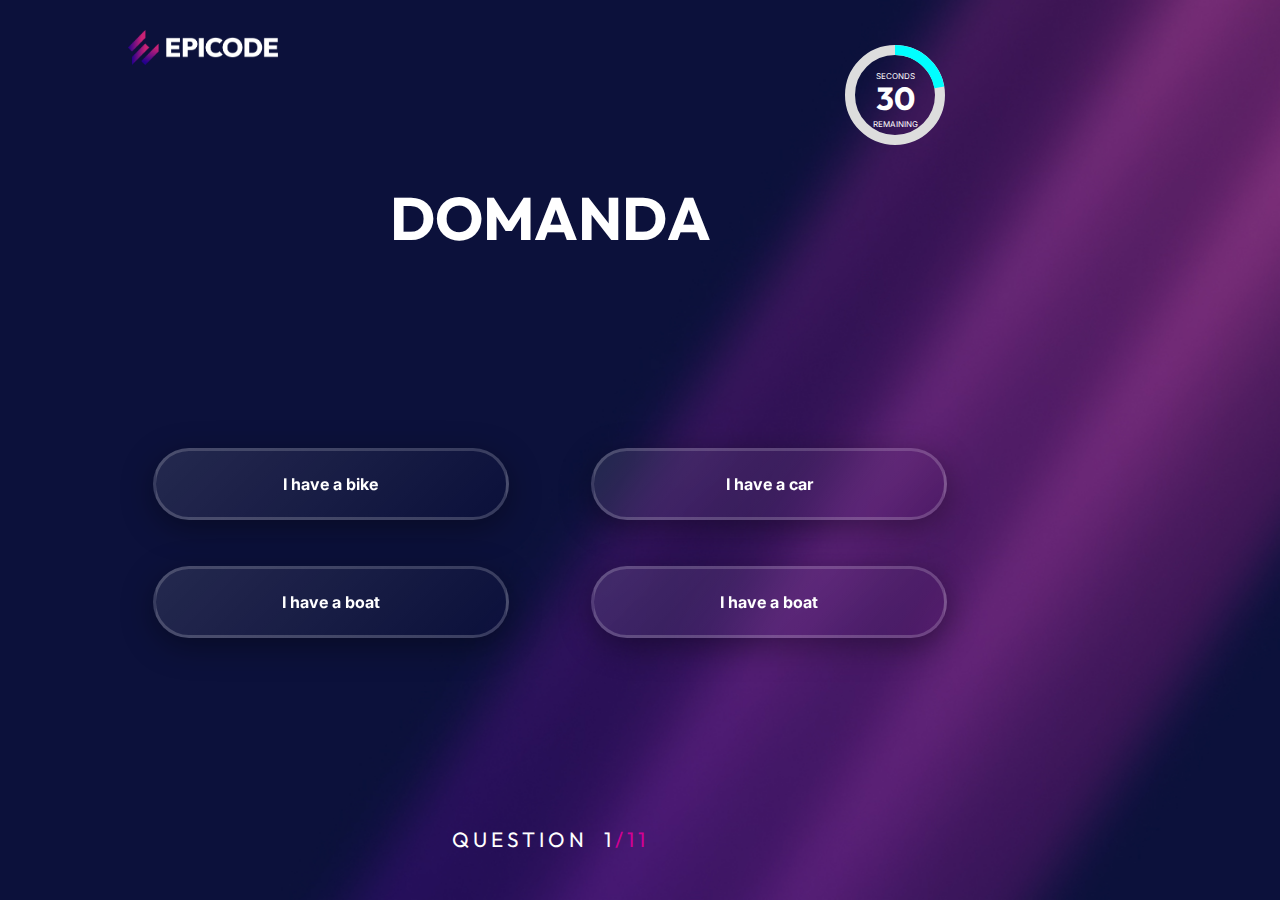
==== commit 68bfe5d4: "Commit 8 fixed CSS timer section benchmark" ====
--- a/Stile.html
+++ b/Stile.html
@@ -42,17 +42,19 @@
             </section>
             
             <section id="benchmark">
+            <div class="layoutimer">
                 <div id="timer">
                     <svg class="svg-indicator" >
                         <circle class="svg-indicator-track" />
                         <circle class="svg-indicator-indication" />
                     </svg>
-                    <div>
-                        seconds
-                        <p id="countdown"></p>
-                        remaining
+                    <div class="testotimer">
+                        <p>seconds</p>
+                        <p id="countdown">30</p>
+                        <p>remaining</p>
                     </div>
                 </div>
+            </div>     
                 <form >
                       <fieldset>
 
--- a/assets/css/style.css
+++ b/assets/css/style.css
@@ -134,7 +134,7 @@
 /* ----------------       FINE SECTION 1     ---------------------- */
 
 #benchmark {
-    display: none;
+    display: block;
     padding-top: 3%;
 }
 
@@ -143,11 +143,48 @@
 } 
 
 #timer {
+    /*
     position: relative;
     margin: 0 auto;
     display: fixed;
     text-align: end;
+    */
     font-size: 1rem;
+    width: 200px;
+    height: 150px;
+}
+
+.layoutimer{
+    display: flex;
+    flex-direction: row;
+    justify-content: end;
+    align-items: flex-end;
+    width: 90%;
+}
+
+.testotimer p:nth-child(1){
+    text-transform: uppercase;
+    font-size: 0.5rem;
+    text-align: center;
+    margin-top: 17%;
+    margin-left: 5%;
+}
+
+#countdown{
+    font-family: 'Outfit';
+    text-align: center;
+    margin-left: 5%;
+    font-weight: bold;
+    font-size: 2rem;
+    margin-top: 1%;
+}
+
+.testotimer p:nth-child(3){
+    text-transform: uppercase;
+    font-size: 0.5rem;
+    text-align: center;
+    margin-top: 3%;
+    margin-left: 5%;
 }
 
 svg {
@@ -156,29 +193,31 @@
     transform: rotate(-90deg);
   }
   
-  .svg-indicator {
-    width: 100px;
-    height: 100px;
+.svg-indicator {
+    width: 200px;
+    height: 170px;
     position: absolute;
-  }
+    top: 0
+    
+}
   
 .svg-indicator-track, .svg-indicator-indication {
-    cx: 50px;
-    cy: 50px;
-    r: 40px;
+    cx: 90px;
+    cy: 90px;
+    r: 45px;
     fill: transparent;
     stroke-width: 10px;
-  }
+}
   
 .svg-indicator-track {
     stroke: #ddd;
-  }
+}
   
 .svg-indicator-indication {
     stroke: #00FFFF;
     stroke-dasharray: 251.2px;
     stroke-dashoffset: 188.4px;
-  }
+}
 
 fieldset {
     width: 100vh;
@@ -204,8 +243,8 @@
     align-items: center;
     justify-content: center;
 */
-    margin-bottom: 7%;
-    padding-top: 5%;
+    margin-bottom: 4%;
+    
     
     
 }
@@ -244,7 +283,7 @@
     font-family: 'Outfit';
     font-size: 1.3rem;
     display: flex;
-    margin: 5% auto;
+    margin: 1% auto;
     display: flex;
     flex-direction: row;
     justify-content: center;
@@ -429,7 +468,7 @@
 /* -------------------- FINE SEZIONE 3 -------------------------------- */
 
 #feedback{
-    display: block;
+    display: none;
     text-align: center;
     padding-left: 7%;
     padding-right: 7%;
@@ -451,30 +490,9 @@
 .stelle svg:hover{
     opacity: 1;
 }
-/*
-.stelle > label{
-    cursor: pointer;
-    
-    
-}
-
-.stelle > label:hover svg{
-    fill: #D20094;
-}
-
-.stelle input[type="radio"]{
-    display: none;
-    width: 30px;
-    height: 30px;
-    cursor: pointer;
-    appearance: none;
-    
-}
-
-*/
-
 
 /*----------------------------*/
+
 #feedback p:nth-child(4){
     font-family: 'Outfit';
     font-size: 1.8rem;
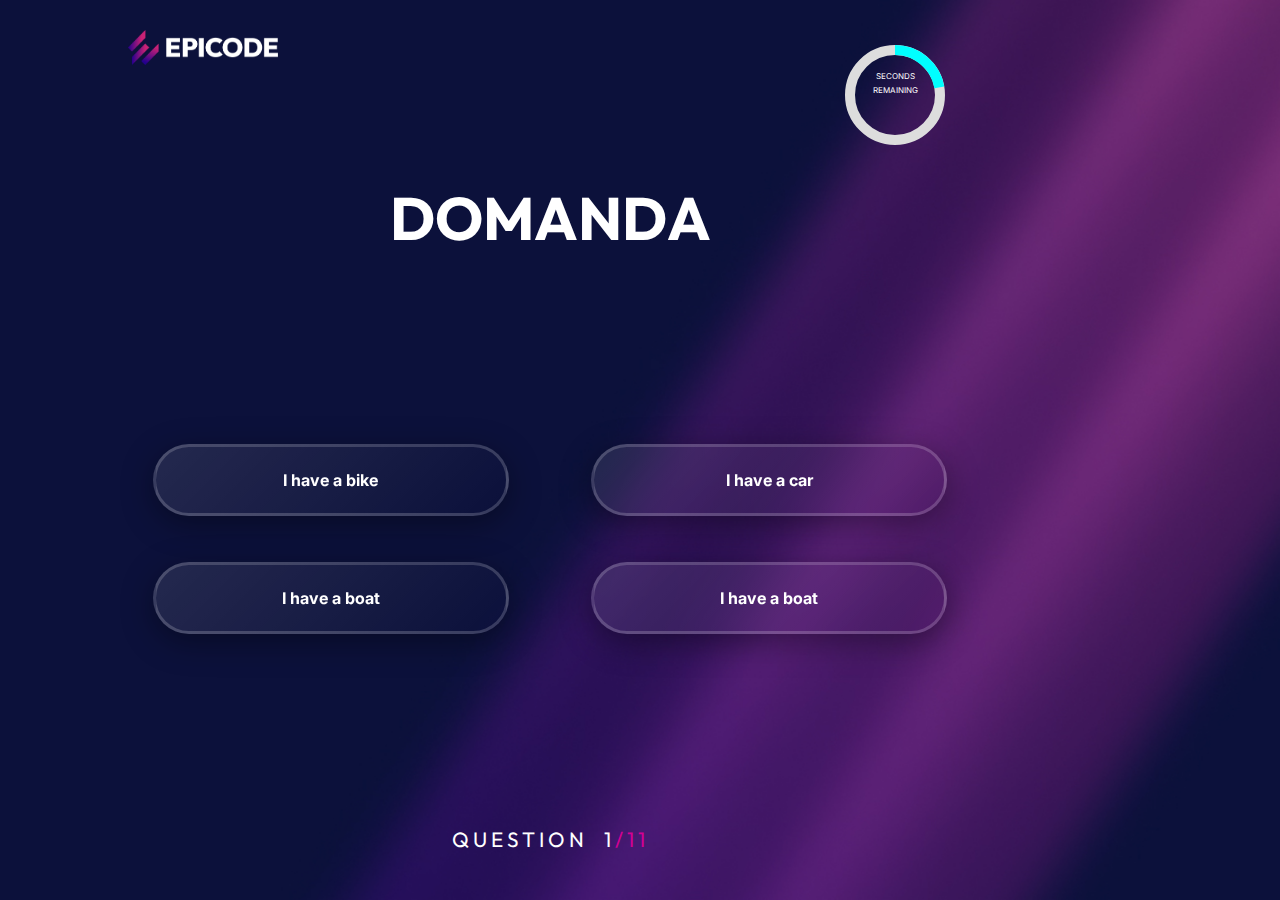
==== commit 57662d7c: "Commit 9 test funzionamento CSS TIMER benchmark" ====
--- a/Stile.html
+++ b/Stile.html
@@ -50,7 +50,7 @@
                     </svg>
                     <div class="testotimer">
                         <p>seconds</p>
-                        <p id="countdown">30</p>
+                        <p id="countdown"></p>
                         <p>remaining</p>
                     </div>
                 </div>
--- a/assets/css/style.css
+++ b/assets/css/style.css
@@ -243,7 +243,7 @@
     align-items: center;
     justify-content: center;
 */
-    margin-bottom: 4%;
+    margin-bottom: 3%;
     
     
     
